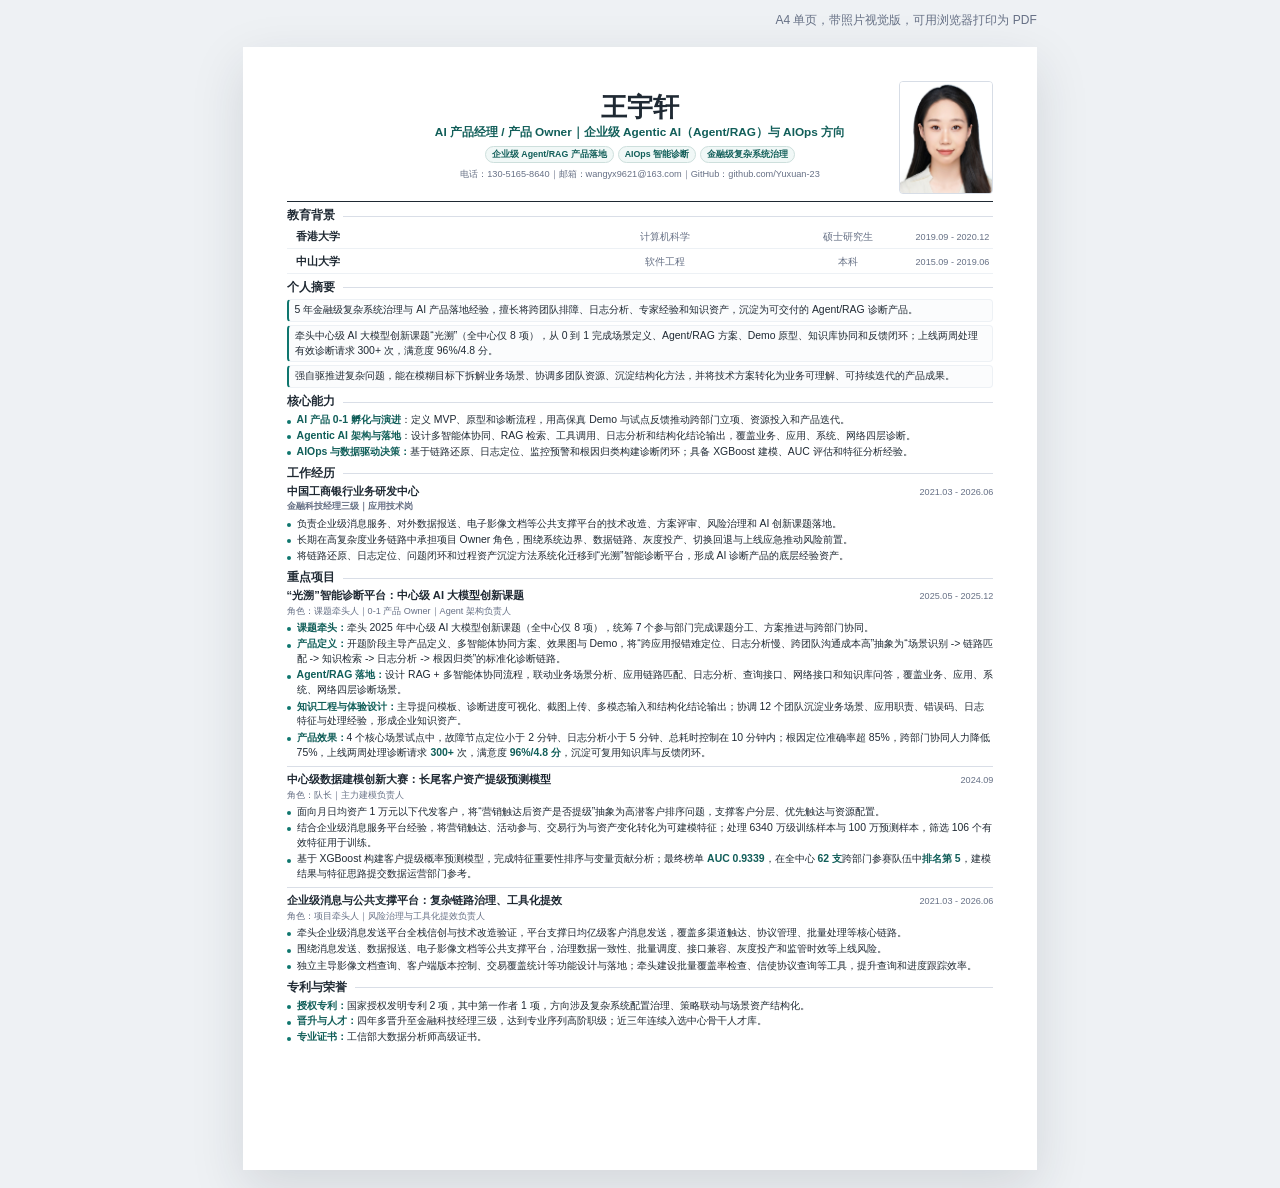
==== resume/index.html @ bf8d35ad "feat: publish portfolio site" ====
<!doctype html>
<html lang="zh-CN">
<head>
  <meta charset="utf-8">
  <meta name="viewport" content="width=device-width, initial-scale=1">
  <title>王宇轩 - 带照片视觉版简历</title>
  <style>
    :root {
      --ink: #1f2933;
      --muted: #667085;
      --soft: #f7f8fa;
      --line: #d9dee7;
      --accent: #0f766e;
      --accent-dark: #115e59;
    }
    * { box-sizing: border-box; }
    body {
      margin: 0;
      background: #eef1f4;
      color: var(--ink);
      font-family: -apple-system, BlinkMacSystemFont, "Segoe UI", "PingFang SC", "Microsoft YaHei", sans-serif;
      font-size: 10.45px;
      line-height: 1.42;
    }
    a { color: inherit; text-decoration: none; }
    .print-note {
      width: 210mm;
      margin: 12px auto 0;
      color: var(--muted);
      font-size: 12px;
      text-align: right;
    }
    main {
      width: 210mm;
      min-height: 297mm;
      margin: 18px auto;
      padding: 9mm 11.5mm 8mm;
      background: #fff;
      box-shadow: 0 18px 50px rgba(31, 41, 51, 0.13);
    }
    header {
      display: grid;
      grid-template-columns: 25mm minmax(0, 1fr) 25mm;
      gap: 10px;
      align-items: center;
      padding-bottom: 7px;
      border-bottom: 1.5px solid var(--ink);
    }
    .identity {
      text-align: center;
    }
    h1 {
      margin: 0 0 4px;
      font-size: 26px;
      line-height: 1;
      letter-spacing: 0;
    }
    .target {
      color: var(--accent-dark);
      font-size: 11.8px;
      font-weight: 700;
    }
    .contact {
      margin-top: 5px;
      color: var(--muted);
      font-size: 9.2px;
    }
    .tags {
      display: flex;
      justify-content: center;
      flex-wrap: wrap;
      gap: 4px;
      margin-top: 5px;
    }
    .tag {
      display: inline-flex;
      align-items: center;
      min-height: 16px;
      padding: 1px 6px 2px;
      border: 1px solid #cddfdc;
      border-radius: 999px;
      background: #f1f8f7;
      color: var(--accent-dark);
      font-size: 8.8px;
      font-weight: 680;
      white-space: nowrap;
    }
    .photo {
      width: 25mm;
      height: 30mm;
      border: 1px solid #d7dde6;
      border-radius: 4px;
      object-fit: cover;
      object-position: center 32%;
      justify-self: end;
      background: #fff;
    }
    section { margin-top: 7px; }
    h2 {
      display: flex;
      align-items: center;
      gap: 8px;
      margin: 0 0 4px;
      color: var(--ink);
      font-size: 11.8px;
      line-height: 1.18;
    }
    h2::after {
      content: "";
      height: 1px;
      flex: 1;
      background: var(--line);
    }
    h3 {
      margin: 0;
      font-size: 11.15px;
      line-height: 1.22;
    }
    .row-title {
      display: grid;
      grid-template-columns: minmax(0, 1fr) auto;
      gap: 12px;
      align-items: baseline;
    }
    .time {
      color: var(--muted);
      font-size: 9.1px;
      white-space: nowrap;
    }
    .meta {
      margin-top: 2px;
      color: var(--muted);
      font-size: 9.1px;
    }
    .work-role {
      margin-top: 2px;
      color: var(--muted);
      font-size: 9.25px;
      font-weight: 620;
    }
    .edu-list, .summary-list {
      display: grid;
      gap: 3px;
    }
    .item-box {
      padding: 3px 6px;
      border: 1px solid #edf1f5;
      border-left: 2px solid var(--accent);
      border-radius: 4px;
      background: #fbfcfd;
    }
    .edu-row {
      display: grid;
      grid-template-columns: 1.05fr 1fr 0.48fr auto;
      gap: 12px;
      align-items: baseline;
      padding: 2px 4px 3px 9px;
      border-bottom: 1px solid #edf1f5;
    }
    .edu-school {
      color: var(--ink);
      font-size: 10.7px;
      font-weight: 780;
    }
    .edu-degree {
      text-align: center;
      color: var(--muted);
    }
    .edu-level {
      text-align: center;
      color: var(--muted);
    }
    ul {
      margin: 3px 0 0;
      padding: 0;
      list-style: none;
    }
    li {
      position: relative;
      margin: 1.55px 0;
      padding-left: 10px;
    }
    li::before {
      content: "";
      position: absolute;
      left: 0;
      top: 0.62em;
      width: 4px;
      height: 4px;
      border-radius: 50%;
      background: var(--accent);
    }
    .skills-list,
    .honors-list {
      margin-top: 3px;
    }
    .skills-list li,
    .honors-list li {
      margin: 1px 0;
    }
    strong {
      color: var(--accent-dark);
      font-weight: 760;
    }
    article {
      padding-bottom: 4px;
      border-bottom: 1px solid var(--line);
      break-inside: avoid;
    }
    article + article { margin-top: 5.8px; }
    article:last-child { border-bottom: 0; padding-bottom: 0; }
    @page { size: A4; margin: 0; }
    @media print {
      body {
        background: #fff;
        font-family: -apple-system, BlinkMacSystemFont, "Segoe UI", "PingFang SC", "Microsoft YaHei", sans-serif;
      }
      main { margin: 0; box-shadow: none; }
      .print-note { display: none; }
    }
  </style>
</head>
<body>
  <div class="print-note">A4 单页，带照片视觉版，可用浏览器打印为 PDF</div>
  <main>
    <header>
      <div></div>
      <div class="identity">
        <h1>王宇轩</h1>
        <div class="target"><strong>AI 产品经理 / 产品 Owner｜企业级 Agentic AI（Agent/RAG）与 AIOps 方向</strong></div>
        <div class="tags"><span class="tag">企业级 Agent/RAG 产品落地</span><span class="tag">AIOps 智能诊断</span><span class="tag">金融级复杂系统治理</span></div>
        <div class="contact">电话：130-5165-8640｜邮箱：<a href="mailto:wangyx9621@163.com">wangyx9621@163.com</a>｜GitHub：<a href="https://github.com/Yuxuan-23">github.com/Yuxuan-23</a></div>
      </div>
      <img class="photo" src="assets/profile.jpg" alt="王宇轩证件照">
    </header>
<section><h2>教育背景</h2><div class="edu-list"><div class="edu-row"><span class="edu-school">香港大学</span><span class="edu-degree">计算机科学</span><span class="edu-level">硕士研究生</span><span class="time">2019.09 - 2020.12</span></div><div class="edu-row"><span class="edu-school">中山大学</span><span class="edu-degree">软件工程</span><span class="edu-level">本科</span><span class="time">2015.09 - 2019.06</span></div></div></section>
<section><h2>个人摘要</h2><div class="summary-list"><div class="item-box">5 年金融级复杂系统治理与 AI 产品落地经验，擅长将跨团队排障、日志分析、专家经验和知识资产，沉淀为可交付的 Agent/RAG 诊断产品。</div><div class="item-box">牵头中心级 AI 大模型创新课题“光溯”（全中心仅 8 项），从 0 到 1 完成场景定义、Agent/RAG 方案、Demo 原型、知识库协同和反馈闭环；上线两周处理有效诊断请求 300+ 次，满意度 96%/4.8 分。</div><div class="item-box">强自驱推进复杂问题，能在模糊目标下拆解业务场景、协调多团队资源、沉淀结构化方法，并将技术方案转化为业务可理解、可持续迭代的产品成果。</div></div></section>
<section><h2>核心能力</h2><ul class="skills-list"><li><strong>AI 产品 0-1 孵化与演进</strong>：定义 MVP、原型和诊断流程，用高保真 Demo 与试点反馈推动跨部门立项、资源投入和产品迭代。</li><li><strong>Agentic AI 架构与落地</strong>：设计多智能体协同、RAG 检索、工具调用、日志分析和结构化结论输出，覆盖业务、应用、系统、网络四层诊断。</li><li><strong>AIOps 与数据驱动决策：</strong>基于链路还原、日志定位、监控预警和根因归类构建诊断闭环；具备 XGBoost 建模、AUC 评估和特征分析经验。</li></ul></section>
<section><h2>工作经历</h2><article><div class="row-title"><h3>中国工商银行业务研发中心</h3><span class="time">2021.03 - 2026.06</span></div><div class="work-role">金融科技经理三级｜应用技术岗</div><ul><li>负责企业级消息服务、对外数据报送、电子影像文档等公共支撑平台的技术改造、方案评审、风险治理和 AI 创新课题落地。</li><li>长期在高复杂度业务链路中承担项目 Owner 角色，围绕系统边界、数据链路、灰度投产、切换回退与上线应急推动风险前置。</li><li>将链路还原、日志定位、问题闭环和过程资产沉淀方法系统化迁移到“光溯”智能诊断平台，形成 AI 诊断产品的底层经验资产。</li></ul></article></section>
<section><h2>重点项目</h2><article><div class="row-title"><h3>“光溯”智能诊断平台：中心级 AI 大模型创新课题</h3><span class="time">2025.05 - 2025.12</span></div><div class="meta">角色：课题牵头人｜0-1 产品 Owner｜Agent 架构负责人</div><ul><li><strong>课题牵头：</strong>牵头 2025 年中心级 AI 大模型创新课题（全中心仅 8 项），统筹 7 个参与部门完成课题分工、方案推进与跨部门协同。</li><li><strong>产品定义：</strong>开题阶段主导产品定义、多智能体协同方案、效果图与 Demo，将“跨应用报错难定位、日志分析慢、跨团队沟通成本高”抽象为“场景识别 -&gt; 链路匹配 -&gt; 知识检索 -&gt; 日志分析 -&gt; 根因归类”的标准化诊断链路。</li><li><strong>Agent/RAG 落地：</strong>设计 RAG + 多智能体协同流程，联动业务场景分析、应用链路匹配、日志分析、查询接口、网络接口和知识库问答，覆盖业务、应用、系统、网络四层诊断场景。</li><li><strong>知识工程与体验设计：</strong>主导提问模板、诊断进度可视化、截图上传、多模态输入和结构化结论输出；协调 12 个团队沉淀业务场景、应用职责、错误码、日志特征与处理经验，形成企业知识资产。</li><li><strong>产品效果：</strong>4 个核心场景试点中，故障节点定位小于 2 分钟、日志分析小于 5 分钟、总耗时控制在 10 分钟内；根因定位准确率超 85%，跨部门协同人力降低 75%，上线两周处理诊断请求 <strong>300+</strong> 次，满意度 <strong>96%/4.8 分</strong>，沉淀可复用知识库与反馈闭环。</li></ul></article><article><div class="row-title"><h3>中心级数据建模创新大赛：长尾客户资产提级预测模型</h3><span class="time">2024.09</span></div><div class="meta">角色：队长｜主力建模负责人</div><ul><li>面向月日均资产 1 万元以下代发客户，将“营销触达后资产是否提级”抽象为高潜客户排序问题，支撑客户分层、优先触达与资源配置。</li><li>结合企业级消息服务平台经验，将营销触达、活动参与、交易行为与资产变化转化为可建模特征；处理 6340 万级训练样本与 100 万预测样本，筛选 106 个有效特征用于训练。</li><li>基于 XGBoost 构建客户提级概率预测模型，完成特征重要性排序与变量贡献分析；最终榜单 <strong>AUC 0.9339</strong>，在全中心 <strong>62 支</strong>跨部门参赛队伍中<strong>排名第 5</strong>，建模结果与特征思路提交数据运营部门参考。</li></ul></article><article><div class="row-title"><h3>企业级消息与公共支撑平台：复杂链路治理、工具化提效</h3><span class="time">2021.03 - 2026.06</span></div><div class="meta">角色：项目牵头人｜风险治理与工具化提效负责人</div><ul><li>牵头企业级消息发送平台全栈信创与技术改造验证，平台支撑日均亿级客户消息发送，覆盖多渠道触达、协议管理、批量处理等核心链路。</li><li>围绕消息发送、数据报送、电子影像文档等公共支撑平台，治理数据一致性、批量调度、接口兼容、灰度投产和监管时效等上线风险。</li><li>独立主导影像文档查询、客户端版本控制、交易覆盖统计等功能设计与落地；牵头建设批量覆盖率检查、信使协议查询等工具，提升查询和进度跟踪效率。</li></ul></article></section>
<section><h2>专利与荣誉</h2><ul class="honors-list"><li><strong>授权专利：</strong>国家授权发明专利 2 项，其中第一作者 1 项，方向涉及复杂系统配置治理、策略联动与场景资产结构化。</li><li><strong>晋升与人才：</strong>四年多晋升至金融科技经理三级，达到专业序列高阶职级；近三年连续入选中心骨干人才库。</li><li><strong>专业证书：</strong>工信部大数据分析师高级证书。</li></ul></section>
  </main>
</body>
</html>
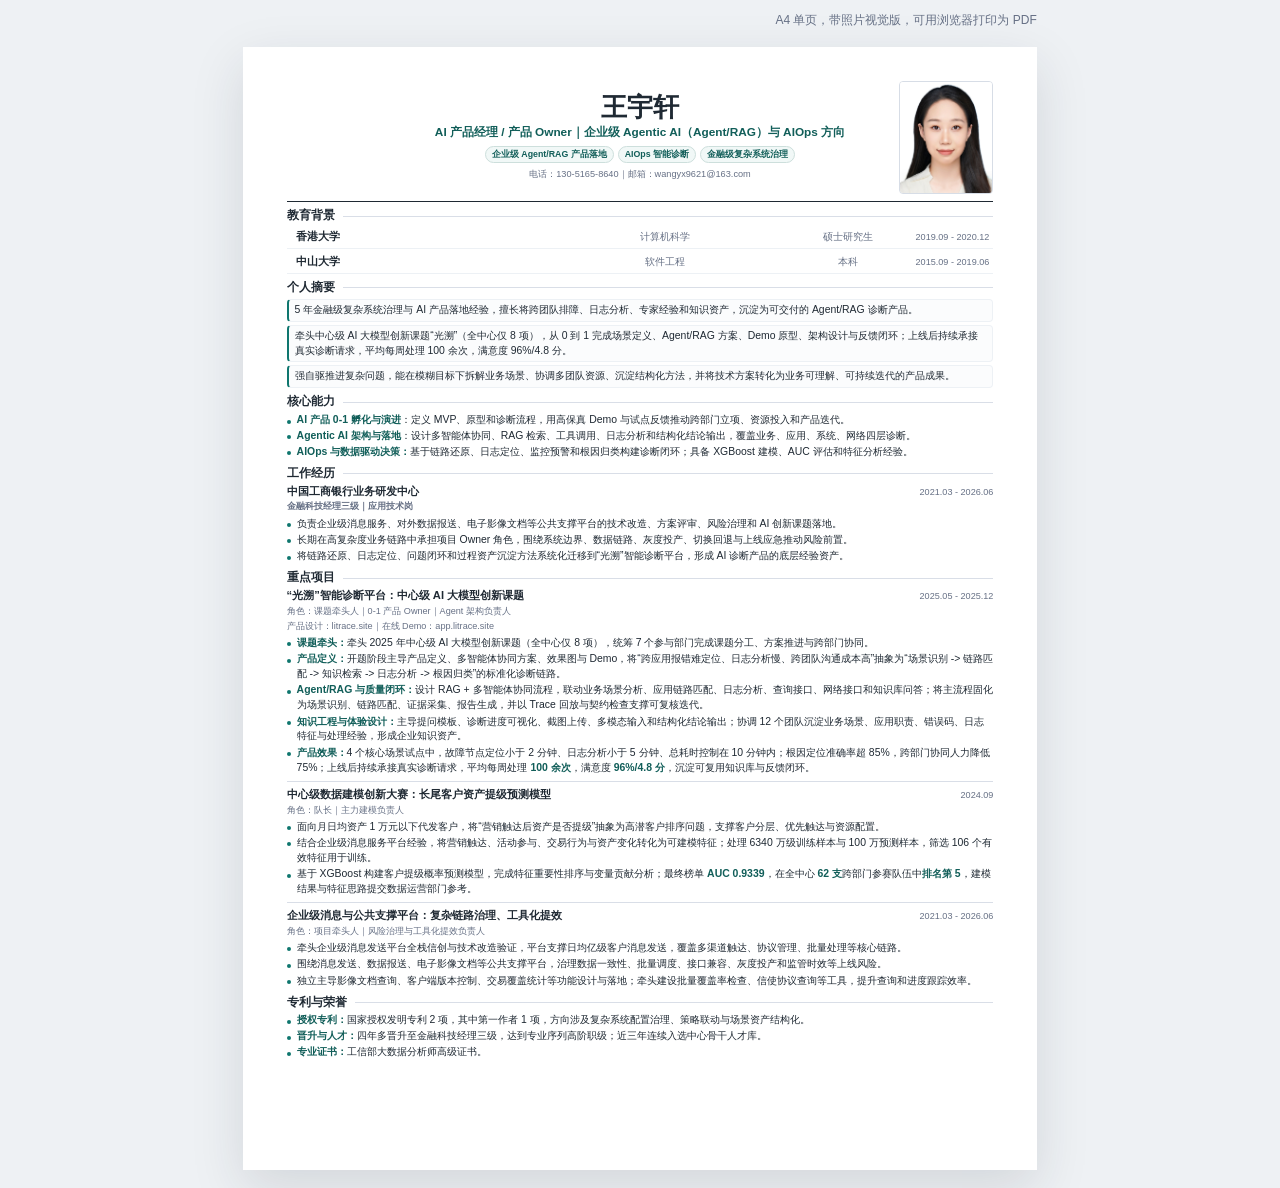
==== commit 370b179f: "feat(portfolio): 更新光溯作品集与 Demo 链接" ====
--- a/resume/index.html
+++ b/resume/index.html
@@ -4,6 +4,7 @@
   <meta charset="utf-8">
   <meta name="viewport" content="width=device-width, initial-scale=1">
   <title>王宇轩 - 带照片视觉版简历</title>
+  <link rel="icon" type="image/svg+xml" href="../guangsu-logo.svg">
   <style>
     :root {
       --ink: #1f2933;
@@ -229,15 +230,15 @@
         <h1>王宇轩</h1>
         <div class="target"><strong>AI 产品经理 / 产品 Owner｜企业级 Agentic AI（Agent/RAG）与 AIOps 方向</strong></div>
         <div class="tags"><span class="tag">企业级 Agent/RAG 产品落地</span><span class="tag">AIOps 智能诊断</span><span class="tag">金融级复杂系统治理</span></div>
-        <div class="contact">电话：130-5165-8640｜邮箱：<a href="mailto:wangyx9621@163.com">wangyx9621@163.com</a>｜GitHub：<a href="https://github.com/Yuxuan-23">github.com/Yuxuan-23</a></div>
+        <div class="contact">电话：130-5165-8640｜邮箱：<a href="mailto:wangyx9621@163.com">wangyx9621@163.com</a></div>
       </div>
       <img class="photo" src="assets/profile.jpg" alt="王宇轩证件照">
     </header>
 <section><h2>教育背景</h2><div class="edu-list"><div class="edu-row"><span class="edu-school">香港大学</span><span class="edu-degree">计算机科学</span><span class="edu-level">硕士研究生</span><span class="time">2019.09 - 2020.12</span></div><div class="edu-row"><span class="edu-school">中山大学</span><span class="edu-degree">软件工程</span><span class="edu-level">本科</span><span class="time">2015.09 - 2019.06</span></div></div></section>
-<section><h2>个人摘要</h2><div class="summary-list"><div class="item-box">5 年金融级复杂系统治理与 AI 产品落地经验，擅长将跨团队排障、日志分析、专家经验和知识资产，沉淀为可交付的 Agent/RAG 诊断产品。</div><div class="item-box">牵头中心级 AI 大模型创新课题“光溯”（全中心仅 8 项），从 0 到 1 完成场景定义、Agent/RAG 方案、Demo 原型、知识库协同和反馈闭环；上线两周处理有效诊断请求 300+ 次，满意度 96%/4.8 分。</div><div class="item-box">强自驱推进复杂问题，能在模糊目标下拆解业务场景、协调多团队资源、沉淀结构化方法，并将技术方案转化为业务可理解、可持续迭代的产品成果。</div></div></section>
+<section><h2>个人摘要</h2><div class="summary-list"><div class="item-box">5 年金融级复杂系统治理与 AI 产品落地经验，擅长将跨团队排障、日志分析、专家经验和知识资产，沉淀为可交付的 Agent/RAG 诊断产品。</div><div class="item-box">牵头中心级 AI 大模型创新课题“光溯”（全中心仅 8 项），从 0 到 1 完成场景定义、Agent/RAG 方案、Demo 原型、架构设计与反馈闭环；上线后持续承接真实诊断请求，平均每周处理 100 余次，满意度 96%/4.8 分。</div><div class="item-box">强自驱推进复杂问题，能在模糊目标下拆解业务场景、协调多团队资源、沉淀结构化方法，并将技术方案转化为业务可理解、可持续迭代的产品成果。</div></div></section>
 <section><h2>核心能力</h2><ul class="skills-list"><li><strong>AI 产品 0-1 孵化与演进</strong>：定义 MVP、原型和诊断流程，用高保真 Demo 与试点反馈推动跨部门立项、资源投入和产品迭代。</li><li><strong>Agentic AI 架构与落地</strong>：设计多智能体协同、RAG 检索、工具调用、日志分析和结构化结论输出，覆盖业务、应用、系统、网络四层诊断。</li><li><strong>AIOps 与数据驱动决策：</strong>基于链路还原、日志定位、监控预警和根因归类构建诊断闭环；具备 XGBoost 建模、AUC 评估和特征分析经验。</li></ul></section>
 <section><h2>工作经历</h2><article><div class="row-title"><h3>中国工商银行业务研发中心</h3><span class="time">2021.03 - 2026.06</span></div><div class="work-role">金融科技经理三级｜应用技术岗</div><ul><li>负责企业级消息服务、对外数据报送、电子影像文档等公共支撑平台的技术改造、方案评审、风险治理和 AI 创新课题落地。</li><li>长期在高复杂度业务链路中承担项目 Owner 角色，围绕系统边界、数据链路、灰度投产、切换回退与上线应急推动风险前置。</li><li>将链路还原、日志定位、问题闭环和过程资产沉淀方法系统化迁移到“光溯”智能诊断平台，形成 AI 诊断产品的底层经验资产。</li></ul></article></section>
-<section><h2>重点项目</h2><article><div class="row-title"><h3>“光溯”智能诊断平台：中心级 AI 大模型创新课题</h3><span class="time">2025.05 - 2025.12</span></div><div class="meta">角色：课题牵头人｜0-1 产品 Owner｜Agent 架构负责人</div><ul><li><strong>课题牵头：</strong>牵头 2025 年中心级 AI 大模型创新课题（全中心仅 8 项），统筹 7 个参与部门完成课题分工、方案推进与跨部门协同。</li><li><strong>产品定义：</strong>开题阶段主导产品定义、多智能体协同方案、效果图与 Demo，将“跨应用报错难定位、日志分析慢、跨团队沟通成本高”抽象为“场景识别 -&gt; 链路匹配 -&gt; 知识检索 -&gt; 日志分析 -&gt; 根因归类”的标准化诊断链路。</li><li><strong>Agent/RAG 落地：</strong>设计 RAG + 多智能体协同流程，联动业务场景分析、应用链路匹配、日志分析、查询接口、网络接口和知识库问答，覆盖业务、应用、系统、网络四层诊断场景。</li><li><strong>知识工程与体验设计：</strong>主导提问模板、诊断进度可视化、截图上传、多模态输入和结构化结论输出；协调 12 个团队沉淀业务场景、应用职责、错误码、日志特征与处理经验，形成企业知识资产。</li><li><strong>产品效果：</strong>4 个核心场景试点中，故障节点定位小于 2 分钟、日志分析小于 5 分钟、总耗时控制在 10 分钟内；根因定位准确率超 85%，跨部门协同人力降低 75%，上线两周处理诊断请求 <strong>300+</strong> 次，满意度 <strong>96%/4.8 分</strong>，沉淀可复用知识库与反馈闭环。</li></ul></article><article><div class="row-title"><h3>中心级数据建模创新大赛：长尾客户资产提级预测模型</h3><span class="time">2024.09</span></div><div class="meta">角色：队长｜主力建模负责人</div><ul><li>面向月日均资产 1 万元以下代发客户，将“营销触达后资产是否提级”抽象为高潜客户排序问题，支撑客户分层、优先触达与资源配置。</li><li>结合企业级消息服务平台经验，将营销触达、活动参与、交易行为与资产变化转化为可建模特征；处理 6340 万级训练样本与 100 万预测样本，筛选 106 个有效特征用于训练。</li><li>基于 XGBoost 构建客户提级概率预测模型，完成特征重要性排序与变量贡献分析；最终榜单 <strong>AUC 0.9339</strong>，在全中心 <strong>62 支</strong>跨部门参赛队伍中<strong>排名第 5</strong>，建模结果与特征思路提交数据运营部门参考。</li></ul></article><article><div class="row-title"><h3>企业级消息与公共支撑平台：复杂链路治理、工具化提效</h3><span class="time">2021.03 - 2026.06</span></div><div class="meta">角色：项目牵头人｜风险治理与工具化提效负责人</div><ul><li>牵头企业级消息发送平台全栈信创与技术改造验证，平台支撑日均亿级客户消息发送，覆盖多渠道触达、协议管理、批量处理等核心链路。</li><li>围绕消息发送、数据报送、电子影像文档等公共支撑平台，治理数据一致性、批量调度、接口兼容、灰度投产和监管时效等上线风险。</li><li>独立主导影像文档查询、客户端版本控制、交易覆盖统计等功能设计与落地；牵头建设批量覆盖率检查、信使协议查询等工具，提升查询和进度跟踪效率。</li></ul></article></section>
+<section><h2>重点项目</h2><article><div class="row-title"><h3>“光溯”智能诊断平台：中心级 AI 大模型创新课题</h3><span class="time">2025.05 - 2025.12</span></div><div class="meta">角色：课题牵头人｜0-1 产品 Owner｜Agent 架构负责人</div><div class="meta">产品设计：<a href="http://litrace.site/">litrace.site</a>｜在线 Demo：<a href="https://app.litrace.site/">app.litrace.site</a></div><ul><li><strong>课题牵头：</strong>牵头 2025 年中心级 AI 大模型创新课题（全中心仅 8 项），统筹 7 个参与部门完成课题分工、方案推进与跨部门协同。</li><li><strong>产品定义：</strong>开题阶段主导产品定义、多智能体协同方案、效果图与 Demo，将“跨应用报错难定位、日志分析慢、跨团队沟通成本高”抽象为“场景识别 -&gt; 链路匹配 -&gt; 知识检索 -&gt; 日志分析 -&gt; 根因归类”的标准化诊断链路。</li><li><strong>Agent/RAG 与质量闭环：</strong>设计 RAG + 多智能体协同流程，联动业务场景分析、应用链路匹配、日志分析、查询接口、网络接口和知识库问答；将主流程固化为场景识别、链路匹配、证据采集、报告生成，并以 Trace 回放与契约检查支撑可复核迭代。</li><li><strong>知识工程与体验设计：</strong>主导提问模板、诊断进度可视化、截图上传、多模态输入和结构化结论输出；协调 12 个团队沉淀业务场景、应用职责、错误码、日志特征与处理经验，形成企业知识资产。</li><li><strong>产品效果：</strong>4 个核心场景试点中，故障节点定位小于 2 分钟、日志分析小于 5 分钟、总耗时控制在 10 分钟内；根因定位准确率超 85%，跨部门协同人力降低 75%；上线后持续承接真实诊断请求，平均每周处理 <strong>100 余次</strong>，满意度 <strong>96%/4.8 分</strong>，沉淀可复用知识库与反馈闭环。</li></ul></article><article><div class="row-title"><h3>中心级数据建模创新大赛：长尾客户资产提级预测模型</h3><span class="time">2024.09</span></div><div class="meta">角色：队长｜主力建模负责人</div><ul><li>面向月日均资产 1 万元以下代发客户，将“营销触达后资产是否提级”抽象为高潜客户排序问题，支撑客户分层、优先触达与资源配置。</li><li>结合企业级消息服务平台经验，将营销触达、活动参与、交易行为与资产变化转化为可建模特征；处理 6340 万级训练样本与 100 万预测样本，筛选 106 个有效特征用于训练。</li><li>基于 XGBoost 构建客户提级概率预测模型，完成特征重要性排序与变量贡献分析；最终榜单 <strong>AUC 0.9339</strong>，在全中心 <strong>62 支</strong>跨部门参赛队伍中<strong>排名第 5</strong>，建模结果与特征思路提交数据运营部门参考。</li></ul></article><article><div class="row-title"><h3>企业级消息与公共支撑平台：复杂链路治理、工具化提效</h3><span class="time">2021.03 - 2026.06</span></div><div class="meta">角色：项目牵头人｜风险治理与工具化提效负责人</div><ul><li>牵头企业级消息发送平台全栈信创与技术改造验证，平台支撑日均亿级客户消息发送，覆盖多渠道触达、协议管理、批量处理等核心链路。</li><li>围绕消息发送、数据报送、电子影像文档等公共支撑平台，治理数据一致性、批量调度、接口兼容、灰度投产和监管时效等上线风险。</li><li>独立主导影像文档查询、客户端版本控制、交易覆盖统计等功能设计与落地；牵头建设批量覆盖率检查、信使协议查询等工具，提升查询和进度跟踪效率。</li></ul></article></section>
 <section><h2>专利与荣誉</h2><ul class="honors-list"><li><strong>授权专利：</strong>国家授权发明专利 2 项，其中第一作者 1 项，方向涉及复杂系统配置治理、策略联动与场景资产结构化。</li><li><strong>晋升与人才：</strong>四年多晋升至金融科技经理三级，达到专业序列高阶职级；近三年连续入选中心骨干人才库。</li><li><strong>专业证书：</strong>工信部大数据分析师高级证书。</li></ul></section>
   </main>
 </body>
